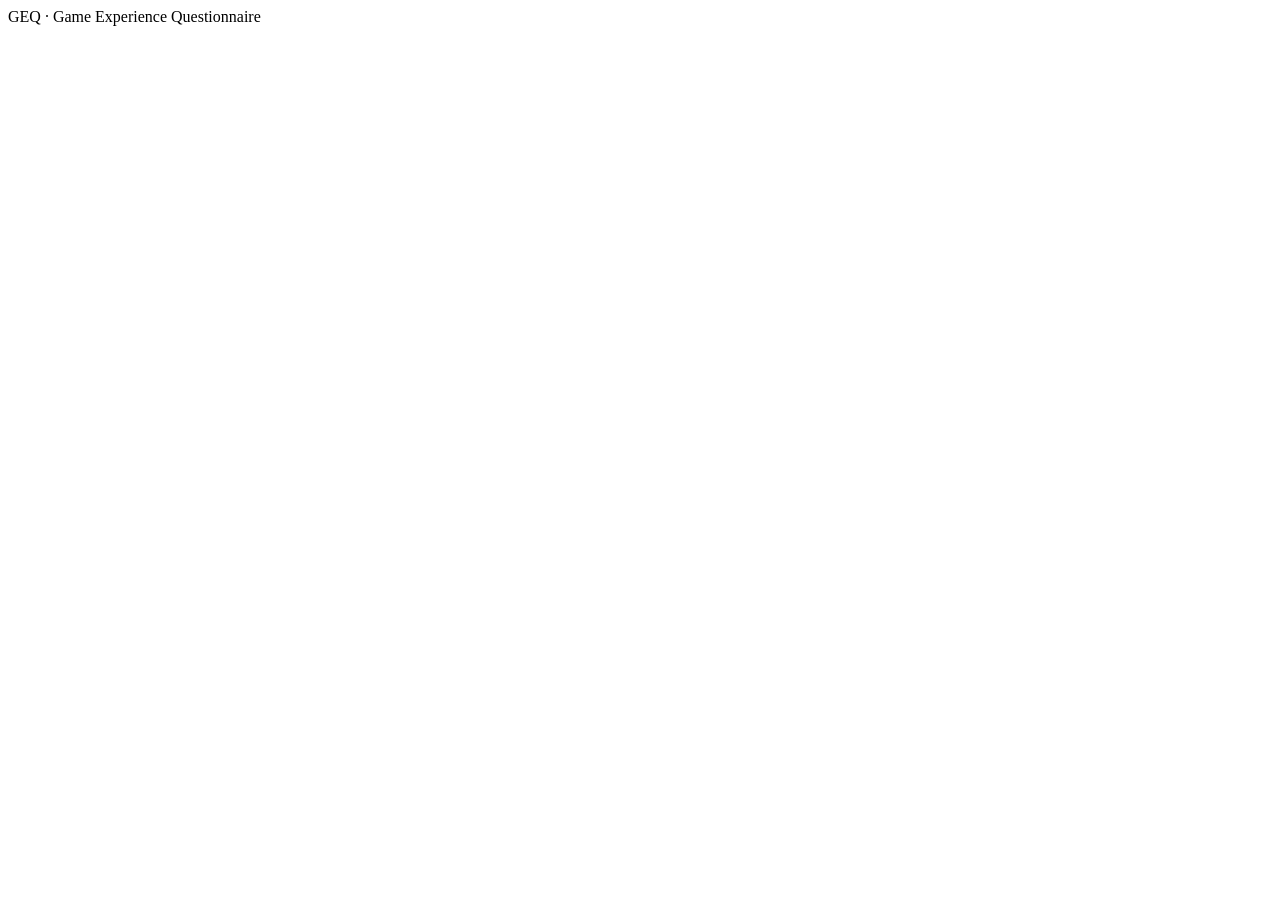
==== index.html @ f061c9b1 "initial commit" ====
<!DOCTYPE html>
<html lang="en">
<head>
  <meta charset="UTF-8">
  <meta name="viewport" content="width=device-width, initial-scale=1.0">
  <title>Game Experience Questionnaire</title>
  <meta name="description" content="Open-source web implementation of the Game Experience Questionnaire (GEQ) for game user research.">
  <link rel="preconnect" href="https://fonts.googleapis.com">
  <link rel="preconnect" href="https://fonts.gstatic.com" crossorigin>
  <link href="https://fonts.googleapis.com/css2?family=Space+Grotesk:wght@400;500;600&family=IBM+Plex+Sans:wght@400;500&family=IBM+Plex+Mono:wght@400;600&display=swap" rel="stylesheet">
  <link rel="stylesheet" href="css/style.css">
</head>
<body>
  <div class="topbar">
    <div class="topbar-inner">
      <span class="brand">GEQ · Game Experience Questionnaire</span>
      <div class="spine" id="spine" aria-hidden="true"></div>
    </div>
  </div>

  <main class="wrap" id="app"></main>

  <script src="config.js"></script>
  <script src="js/geq-items.js"></script>
  <script src="js/app.js"></script>

  <noscript>
    <div class="wrap"><p>This questionnaire requires JavaScript to run.</p></div>
  </noscript>
</body>
</html>
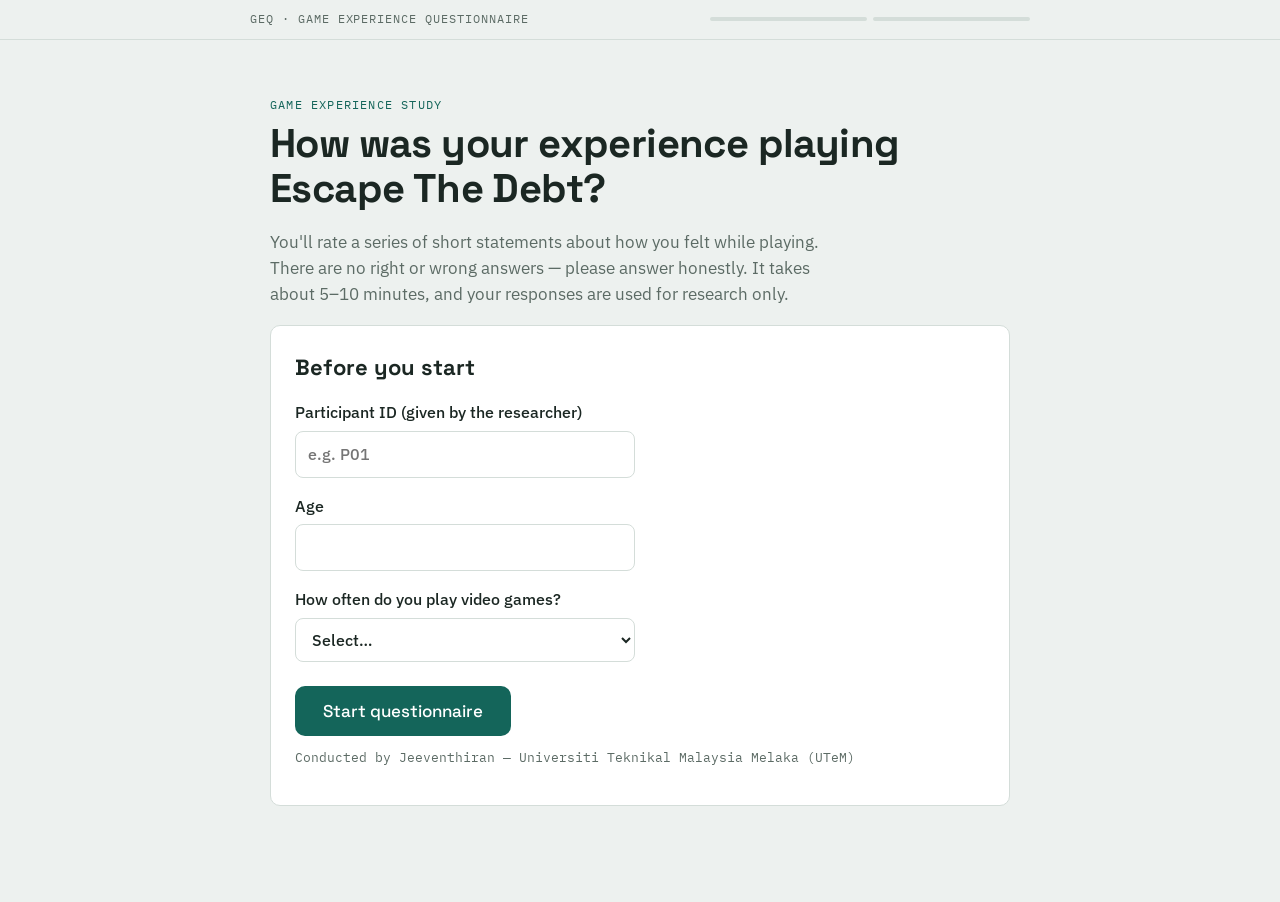
==== commit 16f96bb3: "fix the site" ====
--- a/css/style.css
+++ b/css/style.css
@@ -0,0 +1,301 @@
+/* ============================================================
+ * GEQ Toolkit — stylesheet
+ * Palette: cool mist / paper white / deep pine ink / viridian
+ * Type: Space Grotesk (display) · IBM Plex Sans (body) · IBM Plex Mono (data)
+ * ============================================================ */
+
+:root {
+  --bg: #edf1ef;
+  --surface: #ffffff;
+  --ink: #1b2723;
+  --muted: #5c6b65;
+  --line: #d4ddd9;
+  --accent: #14655a;
+  --accent-ink: #0d4a42;
+  --accent-soft: #ddebe6;
+  --danger: #a4452f;
+  --radius: 10px;
+  --font-display: "Space Grotesk", system-ui, sans-serif;
+  --font-body: "IBM Plex Sans", system-ui, sans-serif;
+  --font-mono: "IBM Plex Mono", ui-monospace, monospace;
+}
+
+* { box-sizing: border-box; }
+
+html { scroll-behavior: smooth; }
+@media (prefers-reduced-motion: reduce) {
+  html { scroll-behavior: auto; }
+  * { transition: none !important; animation: none !important; }
+}
+
+body {
+  margin: 0;
+  background: var(--bg);
+  color: var(--ink);
+  font-family: var(--font-body);
+  font-size: 16px;
+  line-height: 1.55;
+}
+
+.wrap {
+  max-width: 780px;
+  margin: 0 auto;
+  padding: 24px 20px 96px;
+}
+
+/* ---------- top bar / module spine ---------- */
+.topbar {
+  position: sticky;
+  top: 0;
+  z-index: 20;
+  background: var(--bg);
+  border-bottom: 1px solid var(--line);
+  padding: 10px 20px;
+}
+.topbar-inner {
+  max-width: 780px;
+  margin: 0 auto;
+  display: flex;
+  align-items: center;
+  justify-content: space-between;
+  gap: 16px;
+}
+.brand {
+  font-family: var(--font-mono);
+  font-size: 12px;
+  letter-spacing: 0.08em;
+  text-transform: uppercase;
+  color: var(--muted);
+  white-space: nowrap;
+}
+.spine {
+  display: flex;
+  gap: 6px;
+  flex: 1;
+  max-width: 320px;
+}
+.spine span {
+  flex: 1;
+  height: 4px;
+  border-radius: 2px;
+  background: var(--line);
+}
+.spine span.done { background: var(--accent); }
+.spine span.now { background: var(--accent); opacity: 0.45; }
+
+/* ---------- generic ---------- */
+h1 {
+  font-family: var(--font-display);
+  font-size: clamp(28px, 5vw, 40px);
+  line-height: 1.12;
+  letter-spacing: -0.015em;
+  margin: 0 0 12px;
+}
+h2 {
+  font-family: var(--font-display);
+  font-size: 22px;
+  margin: 0 0 8px;
+}
+p.lede { font-size: 17px; color: var(--muted); max-width: 56ch; }
+
+.eyebrow {
+  font-family: var(--font-mono);
+  font-size: 12px;
+  letter-spacing: 0.1em;
+  text-transform: uppercase;
+  color: var(--accent);
+  margin: 32px 0 8px;
+}
+
+.card {
+  background: var(--surface);
+  border: 1px solid var(--line);
+  border-radius: var(--radius);
+  padding: 24px;
+  margin-top: 16px;
+}
+
+button.primary {
+  font-family: var(--font-display);
+  font-size: 17px;
+  font-weight: 500;
+  background: var(--accent);
+  color: #fff;
+  border: none;
+  border-radius: var(--radius);
+  padding: 14px 28px;
+  cursor: pointer;
+  margin-top: 24px;
+}
+button.primary:hover { background: var(--accent-ink); }
+button.primary:focus-visible,
+.seg input:focus-visible + label,
+input:focus-visible, select:focus-visible {
+  outline: 3px solid var(--accent);
+  outline-offset: 2px;
+}
+button.ghost {
+  font-family: var(--font-body);
+  font-size: 15px;
+  background: none;
+  border: 1px solid var(--line);
+  border-radius: var(--radius);
+  color: var(--ink);
+  padding: 12px 20px;
+  cursor: pointer;
+  margin-top: 24px;
+  margin-right: 10px;
+}
+button.ghost:hover { border-color: var(--accent); color: var(--accent-ink); }
+
+label.field { display: block; margin-top: 16px; font-weight: 500; }
+input[type="text"], input[type="number"], select {
+  display: block;
+  width: 100%;
+  max-width: 340px;
+  margin-top: 6px;
+  padding: 10px 12px;
+  font: inherit;
+  border: 1px solid var(--line);
+  border-radius: 8px;
+  background: var(--surface);
+  color: var(--ink);
+}
+
+/* ---------- scale legend ---------- */
+.legend {
+  position: sticky;
+  top: 45px;
+  z-index: 10;
+  background: var(--surface);
+  border: 1px solid var(--line);
+  border-radius: var(--radius);
+  padding: 10px 14px;
+  margin: 20px 0 8px;
+  display: grid;
+  grid-template-columns: repeat(5, 1fr);
+  gap: 4px;
+  text-align: center;
+}
+.legend div {
+  font-size: 12px;
+  color: var(--muted);
+}
+.legend b {
+  display: block;
+  font-family: var(--font-mono);
+  font-size: 14px;
+  color: var(--ink);
+}
+
+/* ---------- item rows + segmented scale (signature) ---------- */
+.item {
+  background: var(--surface);
+  border: 1px solid var(--line);
+  border-radius: var(--radius);
+  padding: 16px 18px;
+  margin-top: 10px;
+}
+.item.missing { border-color: var(--danger); }
+.item .stem {
+  display: flex;
+  gap: 12px;
+  align-items: baseline;
+  margin-bottom: 12px;
+}
+.item .num {
+  font-family: var(--font-mono);
+  font-size: 13px;
+  color: var(--muted);
+  min-width: 26px;
+}
+.item .text { font-size: 16.5px; font-weight: 500; }
+
+.seg {
+  display: grid;
+  grid-template-columns: repeat(5, 1fr);
+  gap: 6px;
+}
+.seg input { position: absolute; opacity: 0; pointer-events: none; }
+.seg label {
+  display: block;
+  text-align: center;
+  font-family: var(--font-mono);
+  font-size: 15px;
+  padding: 12px 0;
+  border: 1px solid var(--line);
+  border-radius: 8px;
+  cursor: pointer;
+  color: var(--muted);
+  background: var(--surface);
+  transition: background 0.12s, color 0.12s, border-color 0.12s;
+  user-select: none;
+}
+.seg label:hover { border-color: var(--accent); color: var(--accent-ink); }
+.seg input:checked + label {
+  background: var(--accent);
+  border-color: var(--accent);
+  color: #fff;
+  font-weight: 600;
+}
+.seg label small {
+  display: block;
+  font-family: var(--font-body);
+  font-size: 10.5px;
+  margin-top: 2px;
+  letter-spacing: 0.02em;
+}
+
+.missing-note {
+  color: var(--danger);
+  font-weight: 500;
+  margin-top: 16px;
+  display: none;
+}
+
+/* ---------- results ---------- */
+table.scores {
+  width: 100%;
+  border-collapse: collapse;
+  margin-top: 12px;
+}
+table.scores th, table.scores td {
+  text-align: left;
+  padding: 10px 8px;
+  border-bottom: 1px solid var(--line);
+  font-size: 15px;
+}
+table.scores td.val {
+  font-family: var(--font-mono);
+  width: 64px;
+  text-align: right;
+}
+.bar {
+  height: 8px;
+  border-radius: 4px;
+  background: var(--accent-soft);
+  overflow: hidden;
+}
+.bar i {
+  display: block;
+  height: 100%;
+  background: var(--accent);
+  border-radius: 4px;
+}
+
+.status {
+  font-family: var(--font-mono);
+  font-size: 13px;
+  margin-top: 12px;
+  color: var(--muted);
+}
+.status.ok { color: var(--accent-ink); }
+.status.err { color: var(--danger); }
+
+.hidden { display: none; }
+
+@media (max-width: 520px) {
+  .seg label small { display: none; }
+  .legend { top: 41px; }
+  .card { padding: 18px; }
+}
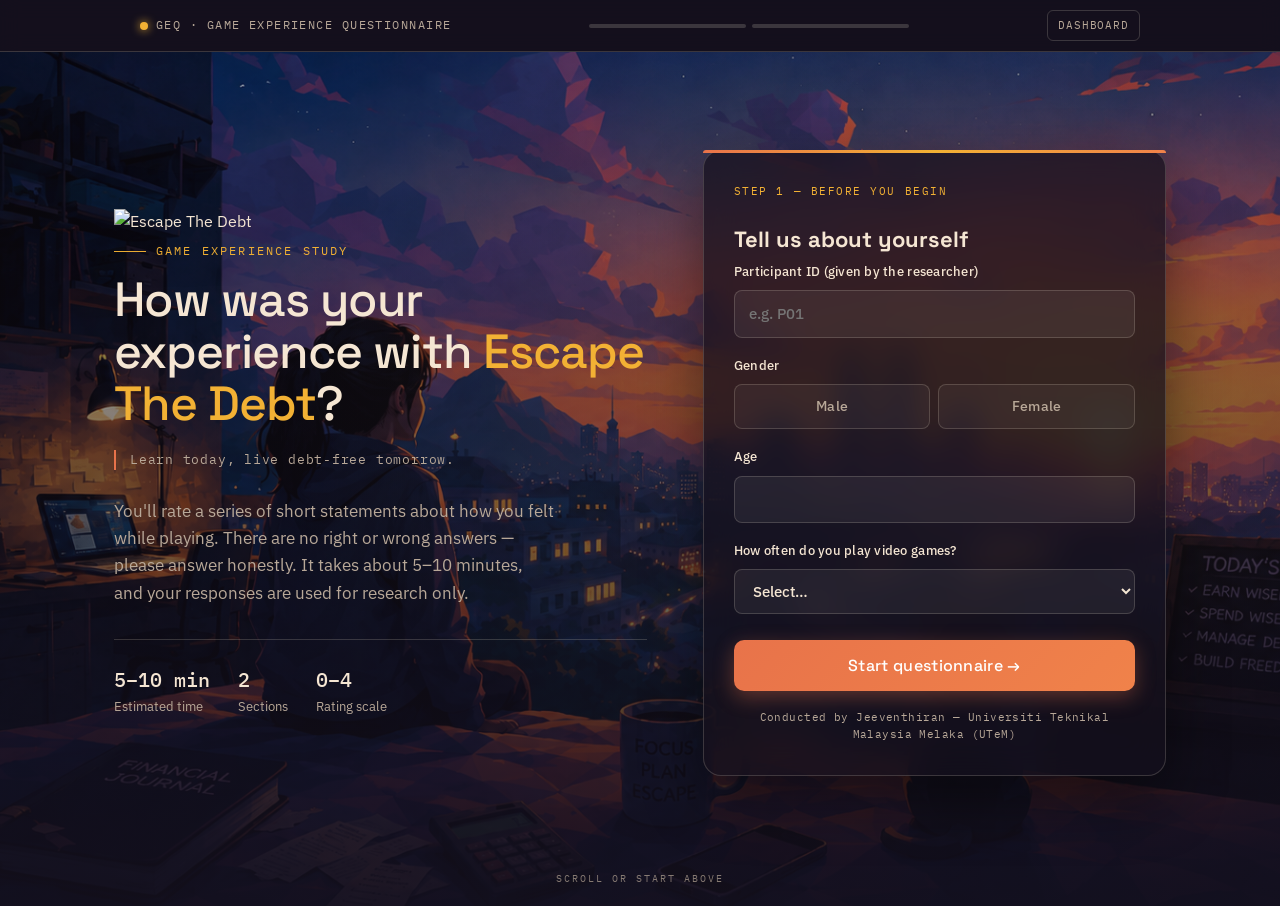
==== commit b36f8a22: "add dashboard/fix few bug" ====
--- a/index.html
+++ b/index.html
@@ -3,22 +3,23 @@
 <head>
   <meta charset="UTF-8">
   <meta name="viewport" content="width=device-width, initial-scale=1.0">
-  <title>Game Experience Questionnaire</title>
-  <meta name="description" content="Open-source web implementation of the Game Experience Questionnaire (GEQ) for game user research.">
+  <title>Escape The Debt — Game Experience Study</title>
+  <meta name="description" content="Game Experience Questionnaire for Escape The Debt (UTeM Final Year Project).">
   <link rel="preconnect" href="https://fonts.googleapis.com">
   <link rel="preconnect" href="https://fonts.gstatic.com" crossorigin>
-  <link href="https://fonts.googleapis.com/css2?family=Space+Grotesk:wght@400;500;600&family=IBM+Plex+Sans:wght@400;500&family=IBM+Plex+Mono:wght@400;600&display=swap" rel="stylesheet">
+  <link href="https://fonts.googleapis.com/css2?family=Space+Grotesk:wght@400;500;600&family=IBM+Plex+Sans:wght@400;500&family=IBM+Plex+Mono:wght@400;500;600&display=swap" rel="stylesheet">
   <link rel="stylesheet" href="css/style.css">
 </head>
 <body>
   <div class="topbar">
     <div class="topbar-inner">
-      <span class="brand">GEQ · Game Experience Questionnaire</span>
+      <span class="brand"><span class="dot"></span>GEQ · Game Experience Questionnaire</span>
       <div class="spine" id="spine" aria-hidden="true"></div>
+      <a href="dashboard.html" class="dash-link">Dashboard</a>
     </div>
   </div>
 
-  <main class="wrap" id="app"></main>
+  <main id="app"></main>
 
   <script src="config.js"></script>
   <script src="js/geq-items.js"></script>
--- a/css/style.css
+++ b/css/style.css
@@ -1,20 +1,29 @@
 /* ============================================================
- * GEQ Toolkit — stylesheet
- * Palette: cool mist / paper white / deep pine ink / viridian
+ * GEQ Toolkit — participant-facing stylesheet
+ * Palette: sunset dusk / amber / cream — themed for Escape The Debt
  * Type: Space Grotesk (display) · IBM Plex Sans (body) · IBM Plex Mono (data)
  * ============================================================ */
 
 :root {
-  --bg: #edf1ef;
+  --bg: #14101d;
+  --bg-2: #1e1936;
   --surface: #ffffff;
-  --ink: #1b2723;
-  --muted: #5c6b65;
-  --line: #d4ddd9;
-  --accent: #14655a;
-  --accent-ink: #0d4a42;
-  --accent-soft: #ddebe6;
-  --danger: #a4452f;
+  --surface-2: rgba(255, 255, 255, 0.06);
+  --ink: #1a1424;
+  --ink-cream: #f5e6d3;
+  --muted: #6b6180;
+  --muted-cream: #b8a898;
+  --line: #d4c9bd;
+  --line-dark: rgba(245, 230, 211, 0.18);
+  --accent: #e8734a;        /* sunset orange */
+  --accent-ink: #c85628;
+  --gold: #f2b134;          /* logo yellow */
+  --gold-soft: rgba(242, 177, 52, 0.15);
+  --coral: #f0824a;
+  --purple: #4a2f5c;
+  --danger: #d4442f;
   --radius: 10px;
+  --radius-lg: 18px;
   --font-display: "Space Grotesk", system-ui, sans-serif;
   --font-body: "IBM Plex Sans", system-ui, sans-serif;
   --font-mono: "IBM Plex Mono", ui-monospace, monospace;
@@ -30,11 +39,18 @@
 
 body {
   margin: 0;
-  background: var(--bg);
+  background: #f7ecd7;
   color: var(--ink);
   font-family: var(--font-body);
   font-size: 16px;
   line-height: 1.55;
+  min-height: 100vh;
+}
+
+/* Body variant during welcome screen — dark, atmospheric */
+body.hero-mode {
+  background: var(--bg);
+  color: var(--ink-cream);
 }
 
 .wrap {
@@ -43,17 +59,23 @@
   padding: 24px 20px 96px;
 }
 
-/* ---------- top bar / module spine ---------- */
+/* ---------- top bar ---------- */
 .topbar {
   position: sticky;
   top: 0;
   z-index: 20;
-  background: var(--bg);
+  backdrop-filter: blur(10px);
+  -webkit-backdrop-filter: blur(10px);
+  background: rgba(247, 236, 215, 0.85);
   border-bottom: 1px solid var(--line);
   padding: 10px 20px;
 }
+body.hero-mode .topbar {
+  background: rgba(20, 16, 29, 0.7);
+  border-bottom-color: var(--line-dark);
+}
 .topbar-inner {
-  max-width: 780px;
+  max-width: 1000px;
   margin: 0 auto;
   display: flex;
   align-items: center;
@@ -63,11 +85,37 @@
 .brand {
   font-family: var(--font-mono);
   font-size: 12px;
-  letter-spacing: 0.08em;
+  letter-spacing: 0.12em;
   text-transform: uppercase;
   color: var(--muted);
   white-space: nowrap;
 }
+body.hero-mode .brand { color: var(--muted-cream); }
+.brand .dot {
+  display: inline-block;
+  width: 8px;
+  height: 8px;
+  border-radius: 50%;
+  background: var(--gold);
+  margin-right: 8px;
+  vertical-align: middle;
+  box-shadow: 0 0 10px var(--gold);
+}
+.dash-link {
+  font-family: var(--font-mono);
+  font-size: 11px;
+  color: var(--muted);
+  text-decoration: none;
+  letter-spacing: 0.08em;
+  text-transform: uppercase;
+  padding: 6px 10px;
+  border: 1px solid var(--line);
+  border-radius: 6px;
+}
+.dash-link:hover { color: var(--accent-ink); border-color: var(--accent); }
+body.hero-mode .dash-link { color: var(--muted-cream); border-color: var(--line-dark); }
+body.hero-mode .dash-link:hover { color: var(--gold); border-color: var(--gold); }
+
 .spine {
   display: flex;
   gap: 6px;
@@ -80,89 +128,297 @@
   border-radius: 2px;
   background: var(--line);
 }
-.spine span.done { background: var(--accent); }
-.spine span.now { background: var(--accent); opacity: 0.45; }
-
-/* ---------- generic ---------- */
-h1 {
+body.hero-mode .spine span { background: var(--line-dark); }
+.spine span.done, .spine span.now { background: var(--gold); }
+.spine span.now { opacity: 0.55; }
+
+/* ---------- HERO WELCOME (signature) ---------- */
+.hero {
+  position: relative;
+  min-height: calc(100vh - 46px);
+  padding: 0;
+  overflow: hidden;
+  isolation: isolate;
+}
+.hero-bg {
+  position: absolute;
+  inset: 0;
+  background-size: cover;
+  background-position: center 30%;
+  z-index: -2;
+  transform: scale(1.05);
+  animation: heroPan 30s ease-in-out infinite alternate;
+}
+@keyframes heroPan {
+  from { transform: scale(1.05) translateX(0); }
+  to { transform: scale(1.08) translateX(-1.5%); }
+}
+.hero-bg::after {
+  content: "";
+  position: absolute;
+  inset: 0;
+  background:
+    linear-gradient(180deg, rgba(20,16,29,0.35) 0%, rgba(20,16,29,0.55) 55%, rgba(20,16,29,0.92) 100%),
+    radial-gradient(ellipse at 70% 40%, rgba(242,177,52,0.12), transparent 50%);
+}
+
+.hero-inner {
+  position: relative;
+  max-width: 1100px;
+  margin: 0 auto;
+  padding: 48px 24px 80px;
+  display: grid;
+  grid-template-columns: 1.15fr 1fr;
+  gap: 56px;
+  align-items: center;
+  min-height: calc(100vh - 46px);
+}
+
+.hero-left { color: var(--ink-cream); }
+.hero-logo {
+  max-width: 400px;
+  width: 100%;
+  height: auto;
+  margin-bottom: 8px;
+  filter: drop-shadow(0 8px 24px rgba(0,0,0,0.5));
+}
+.hero-eyebrow {
+  font-family: var(--font-mono);
+  font-size: 12px;
+  letter-spacing: 0.18em;
+  text-transform: uppercase;
+  color: var(--gold);
+  margin: 0 0 14px;
+  display: flex;
+  align-items: center;
+  gap: 10px;
+}
+.hero-eyebrow::before {
+  content: "";
+  width: 32px;
+  height: 1px;
+  background: var(--gold);
+}
+.hero-title {
   font-family: var(--font-display);
-  font-size: clamp(28px, 5vw, 40px);
-  line-height: 1.12;
-  letter-spacing: -0.015em;
-  margin: 0 0 12px;
-}
-h2 {
+  font-size: clamp(32px, 4.6vw, 48px);
+  font-weight: 500;
+  line-height: 1.08;
+  letter-spacing: -0.02em;
+  margin: 0 0 20px;
+  color: var(--ink-cream);
+}
+.hero-title em {
+  font-style: normal;
+  color: var(--gold);
+  position: relative;
+}
+.hero-tagline {
+  font-family: var(--font-mono);
+  font-size: 13px;
+  color: var(--muted-cream);
+  letter-spacing: 0.06em;
+  margin: 0 0 28px;
+  padding-left: 14px;
+  border-left: 2px solid var(--accent);
+}
+.hero-lede {
+  font-size: 16.5px;
+  color: var(--muted-cream);
+  max-width: 44ch;
+  line-height: 1.65;
+  margin: 0 0 32px;
+}
+.hero-meta {
+  display: flex;
+  gap: 28px;
+  flex-wrap: wrap;
+  padding-top: 24px;
+  border-top: 1px solid var(--line-dark);
+}
+.hero-meta div {
+  font-size: 13px;
+  color: var(--muted-cream);
+}
+.hero-meta strong {
+  display: block;
+  font-family: var(--font-mono);
+  font-size: 20px;
+  color: var(--ink-cream);
+  font-weight: 500;
+  margin-bottom: 2px;
+}
+
+/* Form panel — sits on right of hero */
+.hero-panel {
+  background: rgba(20, 16, 29, 0.72);
+  backdrop-filter: blur(16px);
+  -webkit-backdrop-filter: blur(16px);
+  border: 1px solid var(--line-dark);
+  border-radius: var(--radius-lg);
+  padding: 32px 30px;
+  box-shadow: 0 24px 60px rgba(0,0,0,0.45);
+  position: relative;
+}
+.hero-panel::before {
+  content: "";
+  position: absolute;
+  top: -1px; left: -1px; right: -1px;
+  height: 3px;
+  background: linear-gradient(90deg, var(--accent), var(--gold), var(--coral));
+  border-radius: var(--radius-lg) var(--radius-lg) 0 0;
+}
+.hero-panel h2 {
   font-family: var(--font-display);
   font-size: 22px;
-  margin: 0 0 8px;
-}
-p.lede { font-size: 17px; color: var(--muted); max-width: 56ch; }
-
+  margin: 0 0 6px;
+  color: var(--ink-cream);
+}
+.hero-panel .step-note {
+  font-family: var(--font-mono);
+  font-size: 11px;
+  letter-spacing: 0.14em;
+  text-transform: uppercase;
+  color: var(--gold);
+  margin: 0 0 22px;
+}
+
+.hero-panel label.field {
+  display: block;
+  margin-top: 18px;
+  font-size: 13px;
+  font-weight: 500;
+  color: var(--ink-cream);
+  letter-spacing: 0.02em;
+}
+.hero-panel label.field:first-of-type { margin-top: 0; }
+.hero-panel input[type="text"],
+.hero-panel input[type="number"],
+.hero-panel select {
+  display: block;
+  width: 100%;
+  margin-top: 8px;
+  padding: 11px 14px;
+  font: inherit;
+  font-size: 15px;
+  border: 1px solid var(--line-dark);
+  border-radius: 8px;
+  background: rgba(255,255,255,0.06);
+  color: var(--ink-cream);
+  transition: border-color 0.15s, background 0.15s;
+}
+.hero-panel input:focus,
+.hero-panel select:focus {
+  outline: none;
+  border-color: var(--gold);
+  background: rgba(255,255,255,0.1);
+}
+.hero-panel select option { background: var(--bg-2); color: var(--ink-cream); }
+
+/* Gender chip picker */
+.chip-row {
+  display: grid;
+  grid-template-columns: 1fr 1fr;
+  gap: 8px;
+  margin-top: 8px;
+}
+.chip {
+  position: relative;
+}
+.chip input {
+  position: absolute;
+  opacity: 0;
+  pointer-events: none;
+}
+.chip label {
+  display: block;
+  text-align: center;
+  padding: 11px 8px;
+  font-family: var(--font-body);
+  font-size: 14px;
+  color: var(--muted-cream);
+  border: 1px solid var(--line-dark);
+  border-radius: 8px;
+  background: rgba(255,255,255,0.04);
+  cursor: pointer;
+  transition: all 0.15s;
+}
+.chip label:hover { border-color: var(--gold); color: var(--ink-cream); }
+.chip input:checked + label {
+  background: var(--gold);
+  border-color: var(--gold);
+  color: var(--bg);
+  font-weight: 600;
+}
+
+.hero-panel button.primary {
+  width: 100%;
+  margin-top: 26px;
+  font-family: var(--font-display);
+  font-size: 16px;
+  font-weight: 500;
+  background: linear-gradient(135deg, var(--accent), var(--coral));
+  color: white;
+  border: none;
+  border-radius: 10px;
+  padding: 15px 24px;
+  cursor: pointer;
+  letter-spacing: 0.02em;
+  box-shadow: 0 6px 20px rgba(232, 115, 74, 0.35);
+  transition: transform 0.15s, box-shadow 0.15s;
+}
+.hero-panel button.primary:hover {
+  transform: translateY(-1px);
+  box-shadow: 0 10px 28px rgba(232, 115, 74, 0.5);
+}
+.hero-panel button.primary:focus-visible { outline: 3px solid var(--gold); outline-offset: 2px; }
+
+.hero-panel .footnote {
+  font-family: var(--font-mono);
+  font-size: 11px;
+  color: var(--muted-cream);
+  margin: 18px 0 0;
+  letter-spacing: 0.04em;
+  text-align: center;
+}
+
+/* Scroll indicator */
+.scroll-hint {
+  position: absolute;
+  bottom: 20px;
+  left: 50%;
+  transform: translateX(-50%);
+  font-family: var(--font-mono);
+  font-size: 10px;
+  letter-spacing: 0.2em;
+  text-transform: uppercase;
+  color: var(--muted-cream);
+  opacity: 0.7;
+  animation: bob 2.5s ease-in-out infinite;
+}
+@keyframes bob {
+  0%, 100% { transform: translate(-50%, 0); opacity: 0.4; }
+  50% { transform: translate(-50%, -6px); opacity: 0.9; }
+}
+
+/* ---------- questionnaire body (post-welcome) ---------- */
 .eyebrow {
   font-family: var(--font-mono);
   font-size: 12px;
-  letter-spacing: 0.1em;
+  letter-spacing: 0.14em;
   text-transform: uppercase;
-  color: var(--accent);
+  color: var(--accent-ink);
   margin: 32px 0 8px;
 }
 
-.card {
-  background: var(--surface);
-  border: 1px solid var(--line);
-  border-radius: var(--radius);
-  padding: 24px;
-  margin-top: 16px;
-}
-
-button.primary {
+h1.q-title {
   font-family: var(--font-display);
-  font-size: 17px;
-  font-weight: 500;
-  background: var(--accent);
-  color: #fff;
-  border: none;
-  border-radius: var(--radius);
-  padding: 14px 28px;
-  cursor: pointer;
-  margin-top: 24px;
-}
-button.primary:hover { background: var(--accent-ink); }
-button.primary:focus-visible,
-.seg input:focus-visible + label,
-input:focus-visible, select:focus-visible {
-  outline: 3px solid var(--accent);
-  outline-offset: 2px;
-}
-button.ghost {
-  font-family: var(--font-body);
-  font-size: 15px;
-  background: none;
-  border: 1px solid var(--line);
-  border-radius: var(--radius);
-  color: var(--ink);
-  padding: 12px 20px;
-  cursor: pointer;
-  margin-top: 24px;
-  margin-right: 10px;
-}
-button.ghost:hover { border-color: var(--accent); color: var(--accent-ink); }
-
-label.field { display: block; margin-top: 16px; font-weight: 500; }
-input[type="text"], input[type="number"], select {
-  display: block;
-  width: 100%;
-  max-width: 340px;
-  margin-top: 6px;
-  padding: 10px 12px;
-  font: inherit;
-  border: 1px solid var(--line);
-  border-radius: 8px;
-  background: var(--surface);
-  color: var(--ink);
-}
-
-/* ---------- scale legend ---------- */
+  font-size: clamp(24px, 4vw, 32px);
+  line-height: 1.2;
+  letter-spacing: -0.015em;
+  margin: 0 0 20px;
+}
+
 .legend {
   position: sticky;
   top: 45px;
@@ -176,11 +432,9 @@
   grid-template-columns: repeat(5, 1fr);
   gap: 4px;
   text-align: center;
-}
-.legend div {
-  font-size: 12px;
-  color: var(--muted);
-}
+  box-shadow: 0 4px 14px rgba(0,0,0,0.04);
+}
+.legend div { font-size: 12px; color: var(--muted); }
 .legend b {
   display: block;
   font-family: var(--font-mono);
@@ -188,21 +442,15 @@
   color: var(--ink);
 }
 
-/* ---------- item rows + segmented scale (signature) ---------- */
 .item {
   background: var(--surface);
   border: 1px solid var(--line);
   border-radius: var(--radius);
   padding: 16px 18px;
-  margin-top: 10px;
-}
-.item.missing { border-color: var(--danger); }
-.item .stem {
-  display: flex;
-  gap: 12px;
-  align-items: baseline;
-  margin-bottom: 12px;
-}
+  margin: 10px 0 0;
+}
+.item.missing { border-color: var(--danger); box-shadow: 0 0 0 3px rgba(212,68,47,0.1); }
+.item .stem { display: flex; gap: 12px; align-items: baseline; margin-bottom: 12px; }
 .item .num {
   font-family: var(--font-mono);
   font-size: 13px;
@@ -233,7 +481,7 @@
 }
 .seg label:hover { border-color: var(--accent); color: var(--accent-ink); }
 .seg input:checked + label {
-  background: var(--accent);
+  background: linear-gradient(135deg, var(--accent), var(--coral));
   border-color: var(--accent);
   color: #fff;
   font-weight: 600;
@@ -253,7 +501,41 @@
   display: none;
 }
 
-/* ---------- results ---------- */
+button.primary {
+  font-family: var(--font-display);
+  font-size: 17px;
+  font-weight: 500;
+  background: linear-gradient(135deg, var(--accent), var(--coral));
+  color: #fff;
+  border: none;
+  border-radius: var(--radius);
+  padding: 14px 28px;
+  cursor: pointer;
+  margin-top: 24px;
+  box-shadow: 0 6px 20px rgba(232,115,74,0.28);
+}
+button.primary:hover { transform: translateY(-1px); box-shadow: 0 10px 26px rgba(232,115,74,0.4); }
+button.ghost {
+  font-family: var(--font-body);
+  font-size: 15px;
+  background: none;
+  border: 1px solid var(--line);
+  border-radius: var(--radius);
+  color: var(--ink);
+  padding: 12px 20px;
+  cursor: pointer;
+  margin: 24px 10px 0 0;
+}
+button.ghost:hover { border-color: var(--accent); color: var(--accent-ink); }
+
+.card {
+  background: var(--surface);
+  border: 1px solid var(--line);
+  border-radius: var(--radius);
+  padding: 24px;
+  margin-top: 16px;
+}
+
 table.scores {
   width: 100%;
   border-collapse: collapse;
@@ -273,29 +555,31 @@
 .bar {
   height: 8px;
   border-radius: 4px;
-  background: var(--accent-soft);
+  background: var(--gold-soft);
   overflow: hidden;
 }
 .bar i {
   display: block;
   height: 100%;
-  background: var(--accent);
+  background: linear-gradient(90deg, var(--gold), var(--accent));
   border-radius: 4px;
 }
-
-.status {
-  font-family: var(--font-mono);
-  font-size: 13px;
-  margin-top: 12px;
-  color: var(--muted);
-}
+.status { font-family: var(--font-mono); font-size: 13px; margin-top: 12px; color: var(--muted); }
 .status.ok { color: var(--accent-ink); }
 .status.err { color: var(--danger); }
 
-.hidden { display: none; }
-
+@media (max-width: 900px) {
+  .hero-inner {
+    grid-template-columns: 1fr;
+    gap: 32px;
+    padding: 32px 20px 60px;
+  }
+  .hero-logo { max-width: 260px; }
+  .scroll-hint { display: none; }
+}
 @media (max-width: 520px) {
   .seg label small { display: none; }
   .legend { top: 41px; }
   .card { padding: 18px; }
-}
+  .hero-panel { padding: 24px 20px; }
+}
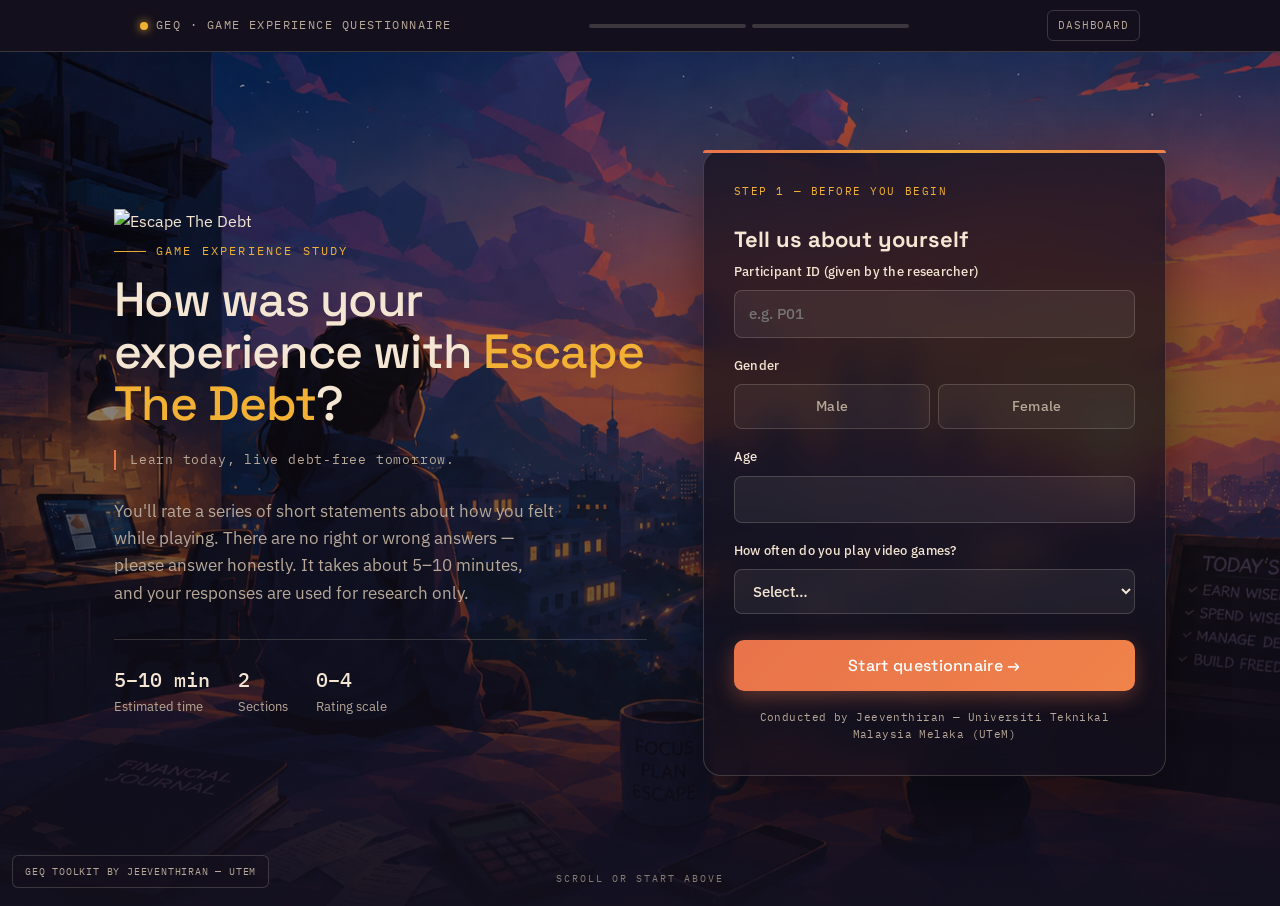
==== commit 236007e3: "Update credit footer" ====
--- a/index.html
+++ b/index.html
@@ -28,5 +28,10 @@
   <noscript>
     <div class="wrap"><p>This questionnaire requires JavaScript to run.</p></div>
   </noscript>
+  
+    <div class="credit-footer">
+     <span class="credit-text">GEQ Toolkit by Jeeventhiran — UTeM</span>
+   </div>
+   
 </body>
 </html>
--- a/css/style.css
+++ b/css/style.css
@@ -583,3 +583,27 @@
   .card { padding: 18px; }
   .hero-panel { padding: 24px 20px; }
 }
+
+.credit-footer {
+  position: fixed;
+  bottom: 12px;
+  left: 12px;
+  z-index: 100;
+  font-family: var(--font-mono);
+  font-size: 10px;
+  letter-spacing: 0.08em;
+  text-transform: uppercase;
+  color: var(--muted);
+  padding: 8px 12px;
+  background: rgba(247, 236, 215, 0.08);
+  border: 1px solid var(--line);
+  border-radius: 6px;
+  user-select: none;
+  pointer-events: none;
+}
+
+body.hero-mode .credit-footer {
+  color: var(--muted-cream);
+  background: rgba(20, 16, 29, 0.6);
+  border-color: var(--line-dark);
+}
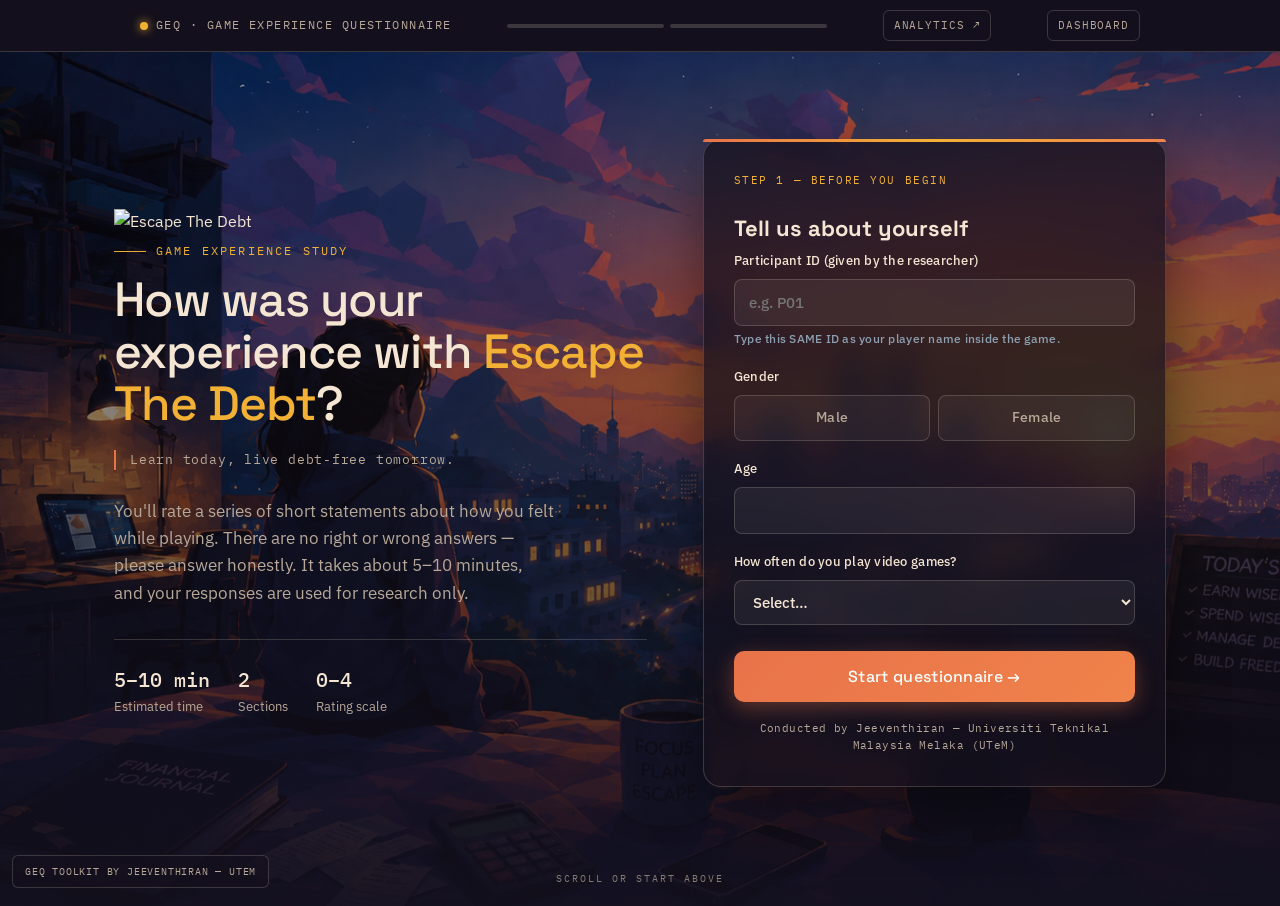
==== commit b87fb207: "update major things" ====
--- a/index.html
+++ b/index.html
@@ -15,6 +15,7 @@
     <div class="topbar-inner">
       <span class="brand"><span class="dot"></span>GEQ · Game Experience Questionnaire</span>
       <div class="spine" id="spine" aria-hidden="true"></div>
+      <a href="https://jvn1604.github.io/escape-debt-dashboard/all-data.html" class="dash-link">Analytics ↗</a>
       <a href="dashboard.html" class="dash-link">Dashboard</a>
     </div>
   </div>
--- a/css/style.css
+++ b/css/style.css
@@ -606,4 +606,11 @@
   color: var(--muted-cream);
   background: rgba(20, 16, 29, 0.6);
   border-color: var(--line-dark);
-}+}
+/* hint under the Participant ID input (links GEQ ID to in-game player name) */
+.field-hint {
+  display: block;
+  font-size: 12px;
+  color: #8da0b2;
+  margin-top: 4px;
+}
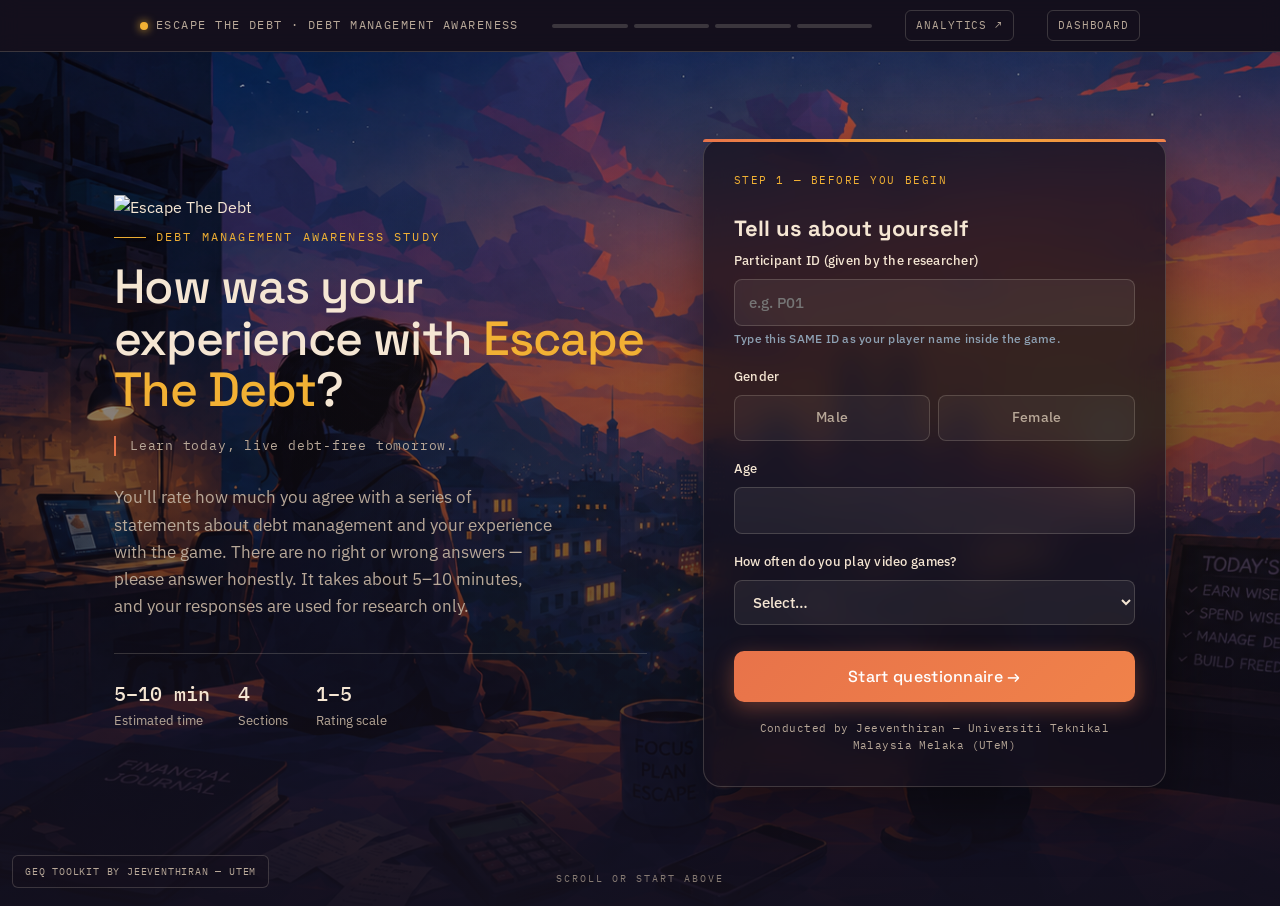
==== commit 04b2f03d: "Replace GEQ items with Debt Management Awareness questionnaire" ====
--- a/index.html
+++ b/index.html
@@ -3,8 +3,8 @@
 <head>
   <meta charset="UTF-8">
   <meta name="viewport" content="width=device-width, initial-scale=1.0">
-  <title>Escape The Debt — Game Experience Study</title>
-  <meta name="description" content="Game Experience Questionnaire for Escape The Debt (UTeM Final Year Project).">
+  <title>Escape The Debt — Debt Management Awareness Study</title>
+  <meta name="description" content="Debt Management Awareness Questionnaire for Escape The Debt (UTeM Final Year Project).">
   <link rel="preconnect" href="https://fonts.googleapis.com">
   <link rel="preconnect" href="https://fonts.gstatic.com" crossorigin>
   <link href="https://fonts.googleapis.com/css2?family=Space+Grotesk:wght@400;500;600&family=IBM+Plex+Sans:wght@400;500&family=IBM+Plex+Mono:wght@400;500;600&display=swap" rel="stylesheet">
@@ -13,7 +13,7 @@
 <body>
   <div class="topbar">
     <div class="topbar-inner">
-      <span class="brand"><span class="dot"></span>GEQ · Game Experience Questionnaire</span>
+      <span class="brand"><span class="dot"></span>Escape the Debt · Debt Management Awareness</span>
       <div class="spine" id="spine" aria-hidden="true"></div>
       <a href="https://jvn1604.github.io/escape-debt-dashboard/all-data.html" class="dash-link">Analytics ↗</a>
       <a href="dashboard.html" class="dash-link">Dashboard</a>
